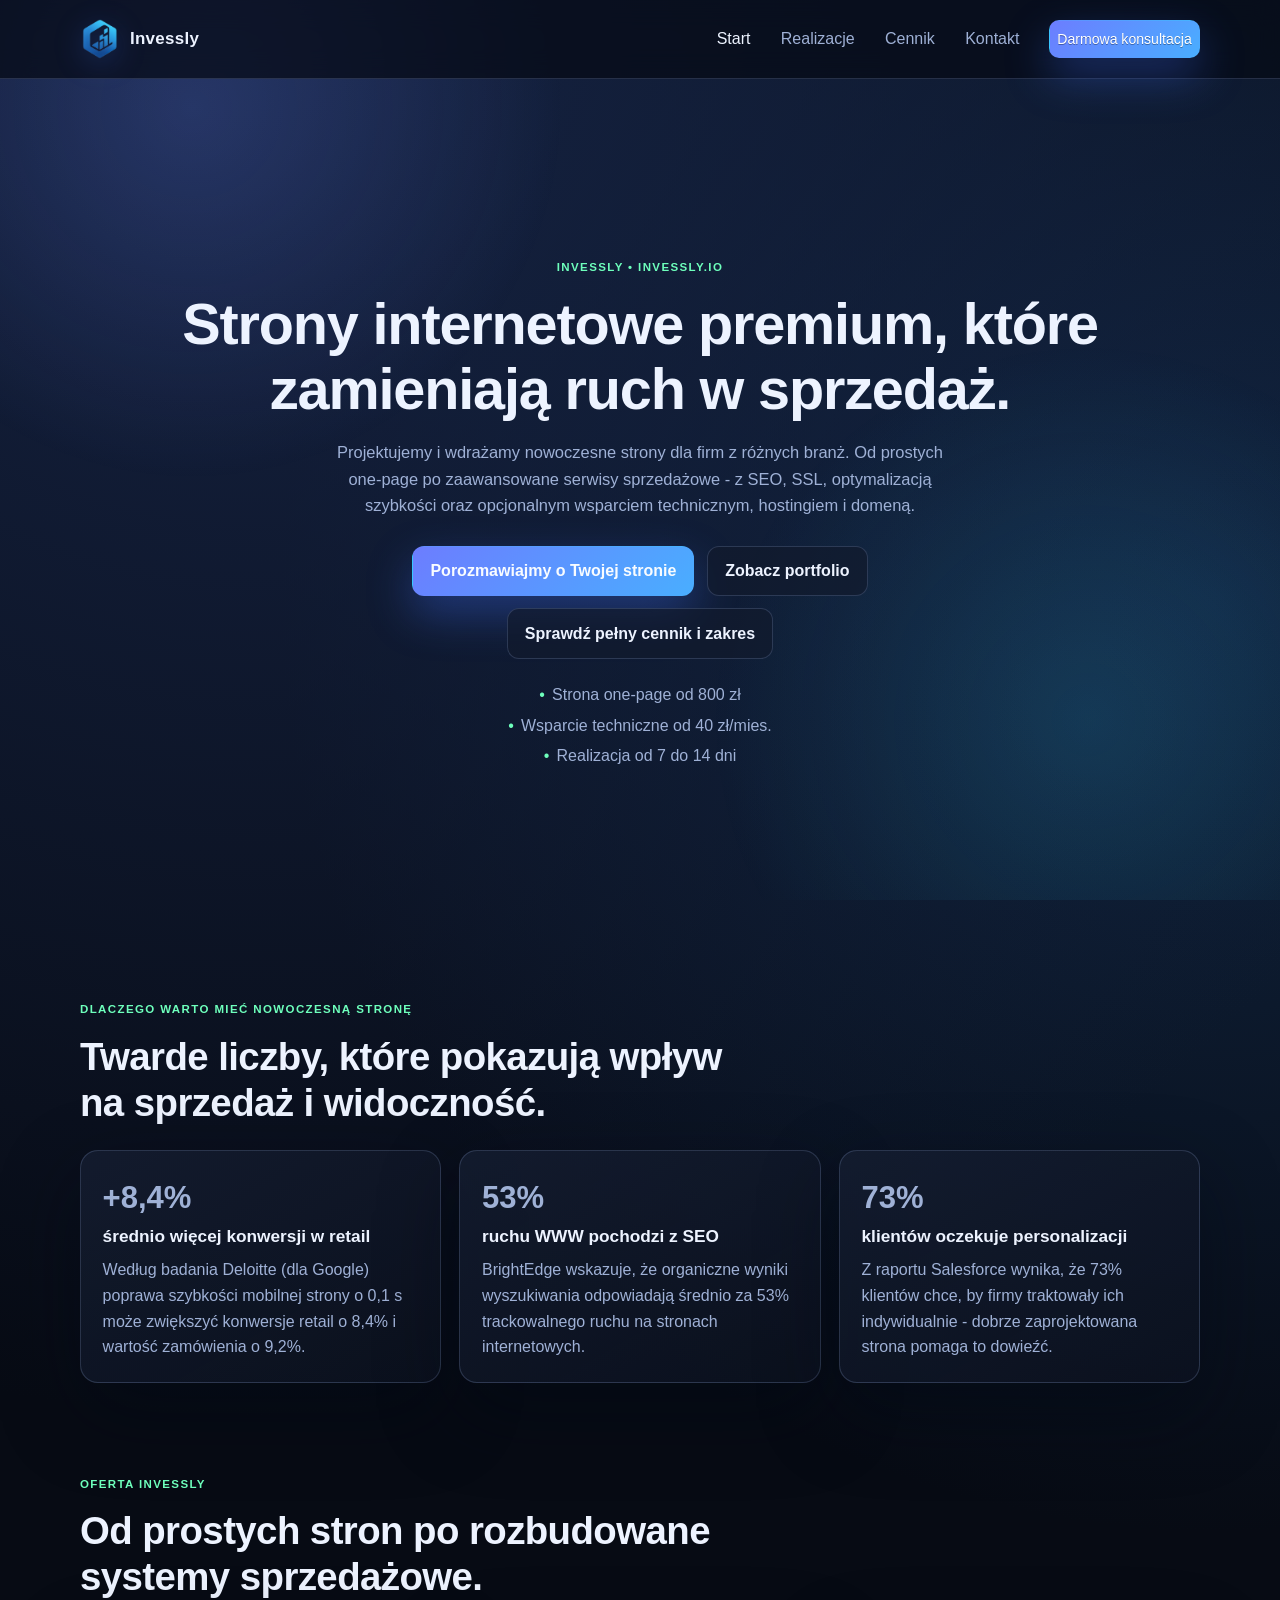
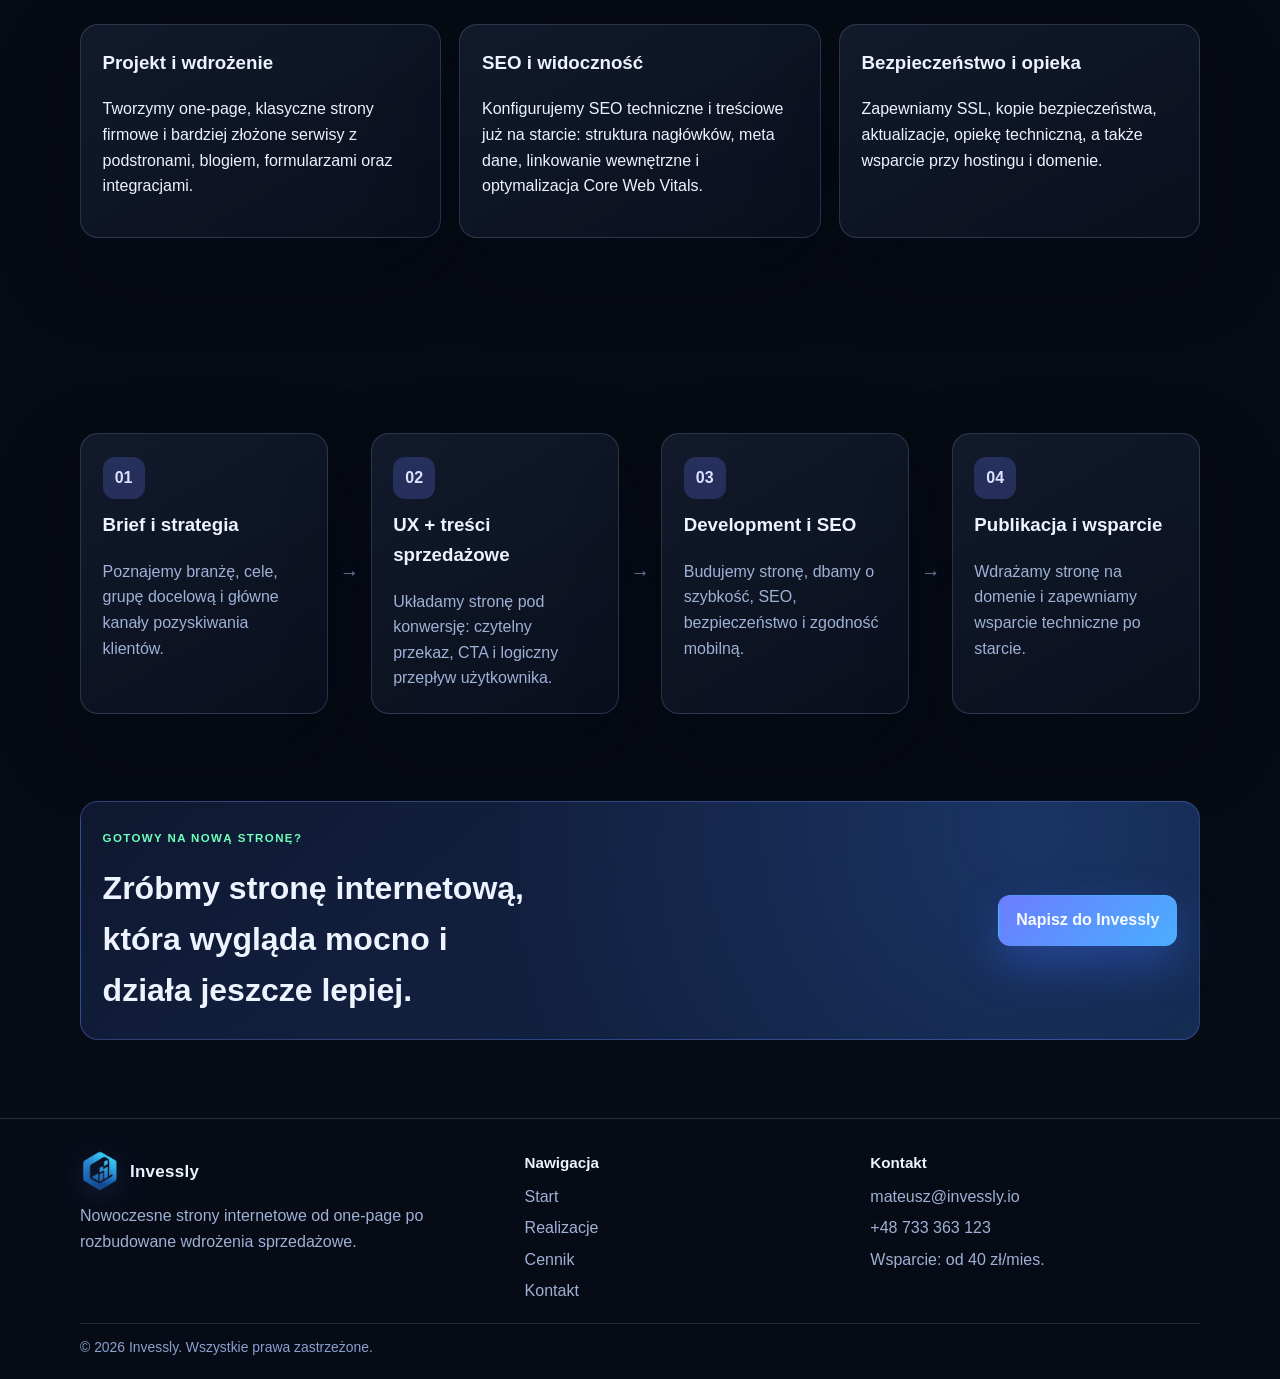
==== index.html @ b018b6e8 "Add files via upload" ====
<!doctype html>
<html lang="pl">
<head>
  <meta charset="utf-8">
  <meta name="viewport" content="width=device-width, initial-scale=1">
  <meta name="description" content="Invessly tworzy nowoczesne strony internetowe, które zwiększają widoczność i sprzedaż. Od prostych one-page po rozbudowane serwisy sprzedażowe.">
  <title>Invessly | Nowoczesne strony internetowe, które sprzedają</title>
  <link rel="stylesheet" href="assets/css/styles.css">
  <script src="assets/js/main.js" defer></script>
</head>
<body data-page="home">
  <div class="bg-glow" aria-hidden="true"></div>

  <header class="site-header">
    <div class="container header-inner">
      <a class="brand" href="index.html" aria-label="Invessly - strona główna">
        <img class="brand-logo" src="assets/images/invessly-logo.png" alt="Invessly logo">
        <span class="brand-text">Invessly</span>
      </a>

      <button class="menu-toggle" type="button" aria-expanded="false" aria-controls="main-nav">
        <span></span><span></span><span></span>
      </button>

      <nav id="main-nav" class="main-nav">
        <a href="index.html" data-nav>Start</a>
        <a href="realizacje.html" data-nav>Realizacje</a>
        <a href="cennik.html" data-nav>Cennik</a>
        <a href="kontakt.html" data-nav>Kontakt</a>
        <a class="btn btn-sm btn-primary nav-cta" href="kontakt.html">Darmowa konsultacja</a>
      </nav>
    </div>
  </header>

  <main>
    <section class="hero section-space">
      <div class="container hero-stack">
        <div class="hero-copy hero-copy-centered" data-reveal>
          <p class="eyebrow">Invessly • invessly.io</p>
          <h1>Strony internetowe premium, które zamieniają ruch w sprzedaż.</h1>
          <p class="lead">
            Projektujemy i wdrażamy nowoczesne strony dla firm z różnych branż.
            Od prostych one-page po zaawansowane serwisy sprzedażowe - z SEO, SSL,
            optymalizacją szybkości oraz opcjonalnym wsparciem technicznym, hostingiem i domeną.
          </p>
          <div class="hero-actions">
            <a class="btn btn-primary" href="kontakt.html">Porozmawiajmy o Twojej stronie</a>
            <a class="btn btn-ghost" href="realizacje.html">Zobacz portfolio</a>
          </div>
          <div class="hero-actions hero-actions-secondary">
            <a class="btn btn-ghost" href="cennik.html">Sprawdź pełny cennik i zakres</a>
          </div>
          <ul class="hero-trust">
            <li>Strona one-page od 800 zł</li>
            <li>Wsparcie techniczne od 40 zł/mies.</li>
            <li>Realizacja od 7 do 14 dni</li>
          </ul>
        </div>
      </div>
    </section>

    <section class="section-space">
      <div class="container">
        <div class="section-head" data-reveal>
          <p class="eyebrow">Dlaczego warto mieć nowoczesną stronę</p>
          <h2>Twarde liczby, które pokazują wpływ na sprzedaż i widoczność.</h2>
        </div>

        <div class="stats-grid">
          <article class="stat-card card" data-reveal>
            <p class="stat-value">+8,4%</p>
            <h3>średnio więcej konwersji w retail</h3>
            <p>
              Według badania Deloitte (dla Google) poprawa szybkości mobilnej strony
              o 0,1 s może zwiększyć konwersje retail o 8,4% i wartość zamówienia o 9,2%.
            </p>
          </article>

          <article class="stat-card card" data-reveal>
            <p class="stat-value">53%</p>
            <h3>ruchu WWW pochodzi z SEO</h3>
            <p>
              BrightEdge wskazuje, że organiczne wyniki wyszukiwania odpowiadają średnio
              za 53% trackowalnego ruchu na stronach internetowych.
            </p>
          </article>

          <article class="stat-card card" data-reveal>
            <p class="stat-value">73%</p>
            <h3>klientów oczekuje personalizacji</h3>
            <p>
              Z raportu Salesforce wynika, że 73% klientów chce, by firmy traktowały ich
              indywidualnie - dobrze zaprojektowana strona pomaga to dowieźć.
            </p>
          </article>
        </div>

      </div>
    </section>

    <section class="section-space">
      <div class="container">
        <div class="section-head" data-reveal>
          <p class="eyebrow">Oferta Invessly</p>
          <h2>Od prostych stron po rozbudowane systemy sprzedażowe.</h2>
        </div>

        <div class="cards-3">
          <article class="card" data-reveal>
            <h3>Projekt i wdrożenie</h3>
            <p>
              Tworzymy one-page, klasyczne strony firmowe i bardziej złożone serwisy
              z podstronami, blogiem, formularzami oraz integracjami.
            </p>
          </article>

          <article class="card" data-reveal>
            <h3>SEO i widoczność</h3>
            <p>
              Konfigurujemy SEO techniczne i treściowe już na starcie: struktura nagłówków,
              meta dane, linkowanie wewnętrzne i optymalizacja Core Web Vitals.
            </p>
          </article>

          <article class="card" data-reveal>
            <h3>Bezpieczeństwo i opieka</h3>
            <p>
              Zapewniamy SSL, kopie bezpieczeństwa, aktualizacje, opiekę techniczną,
              a także wsparcie przy hostingu i domenie.
            </p>
          </article>
        </div>
      </div>
    </section>

    <section class="section-space">
      <div class="container">
        <div class="section-head" data-reveal>
          <p class="eyebrow">Proces współpracy</p>
          <h2>Przejrzysty proces, zero chaosu.</h2>
        </div>

        <div class="timeline">
          <article class="timeline-item card" data-reveal>
            <span>01</span>
            <h3>Brief i strategia</h3>
            <p>Poznajemy branżę, cele, grupę docelową i główne kanały pozyskiwania klientów.</p>
          </article>
          <span class="timeline-arrow" aria-hidden="true">→</span>
          <article class="timeline-item card" data-reveal>
            <span>02</span>
            <h3>UX + treści sprzedażowe</h3>
            <p>Układamy stronę pod konwersję: czytelny przekaz, CTA i logiczny przepływ użytkownika.</p>
          </article>
          <span class="timeline-arrow" aria-hidden="true">→</span>
          <article class="timeline-item card" data-reveal>
            <span>03</span>
            <h3>Development i SEO</h3>
            <p>Budujemy stronę, dbamy o szybkość, SEO, bezpieczeństwo i zgodność mobilną.</p>
          </article>
          <span class="timeline-arrow" aria-hidden="true">→</span>
          <article class="timeline-item card" data-reveal>
            <span>04</span>
            <h3>Publikacja i wsparcie</h3>
            <p>Wdrażamy stronę na domenie i zapewniamy wsparcie techniczne po starcie.</p>
          </article>
        </div>
      </div>
    </section>

    <section class="cta-strip section-space">
      <div class="container cta-strip-inner" data-reveal>
        <div>
          <p class="eyebrow">Gotowy na nową stronę?</p>
          <h2>Zróbmy stronę internetową, która wygląda mocno i działa jeszcze lepiej.</h2>
        </div>
        <a class="btn btn-primary" href="kontakt.html">Napisz do Invessly</a>
      </div>
    </section>
  </main>

  <footer class="site-footer">
    <div class="container footer-grid">
      <div>
        <a class="brand brand-footer" href="index.html">
          <img class="brand-logo" src="assets/images/invessly-logo.png" alt="Invessly logo">
          <span class="brand-text">Invessly</span>
        </a>
        <p>Nowoczesne strony internetowe od one-page po rozbudowane wdrożenia sprzedażowe.</p>
      </div>
      <div>
        <h3>Nawigacja</h3>
        <ul>
          <li><a href="index.html">Start</a></li>
          <li><a href="realizacje.html">Realizacje</a></li>
          <li><a href="cennik.html">Cennik</a></li>
          <li><a href="kontakt.html">Kontakt</a></li>
        </ul>
      </div>
      <div>
        <h3>Kontakt</h3>
        <ul>
          <li><a href="mailto:mateusz@invessly.io">mateusz@invessly.io</a></li>
          <li><a href="tel:+48733363123">+48 733 363 123</a></li>
          <li>Wsparcie: od 40 zł/mies.</li>
        </ul>
      </div>
    </div>
    <div class="container footer-bottom">
      <p>&copy; <span data-year></span> Invessly. Wszystkie prawa zastrzeżone.</p>
    </div>
  </footer>
</body>
</html>
---- assets/css/styles.css ----
:root {
  --bg: #070b14;
  --bg-soft: #0e1424;
  --surface: rgba(14, 20, 36, 0.76);
  --surface-strong: #111a2d;
  --text: #edf3ff;
  --text-soft: #9fb1d6;
  --line: rgba(145, 169, 220, 0.22);
  --primary: #6c7dff;
  --primary-2: #31d0ff;
  --ok: #6effbc;
  --shadow: 0 30px 80px rgba(2, 8, 20, 0.45);
  --radius: 18px;
}

*,
*::before,
*::after {
  box-sizing: border-box;
}

html {
  scroll-behavior: smooth;
}

body {
  margin: 0;
  color: var(--text);
  background: radial-gradient(circle at 20% 0%, #162445 0%, transparent 45%),
              radial-gradient(circle at 95% 20%, #10243f 0%, transparent 35%),
              var(--bg);
  font-family: "Inter", "Segoe UI", "Roboto", "Helvetica Neue", Arial, sans-serif;
  line-height: 1.6;
}

.bg-glow {
  position: fixed;
  inset: 0;
  pointer-events: none;
  background:
    radial-gradient(620px circle at 15% 12%, rgba(110, 136, 255, 0.2), transparent 60%),
    radial-gradient(580px circle at 85% 80%, rgba(49, 208, 255, 0.14), transparent 65%);
  z-index: -1;
}

a {
  color: inherit;
  text-decoration: none;
}

p,
ul,
ol,
h1,
h2,
h3 {
  margin-top: 0;
}

ul {
  margin-bottom: 0;
  padding-left: 1.2rem;
}

.container {
  width: min(1120px, 92vw);
  margin: 0 auto;
}

.section-space {
  padding: 2.7rem 0;
}

.site-header {
  position: sticky;
  top: 0;
  z-index: 60;
  backdrop-filter: blur(14px);
  background: rgba(6, 11, 22, 0.72);
  border-bottom: 1px solid var(--line);
}

.header-inner {
  min-height: 78px;
  display: flex;
  align-items: center;
  justify-content: space-between;
  gap: 1.5rem;
}

.brand {
  display: inline-flex;
  align-items: center;
  gap: 0.62rem;
  font-weight: 700;
  letter-spacing: 0.02em;
}

.brand-logo {
  width: 40px;
  height: 40px;
  border-radius: 0;
  object-fit: contain;
  object-position: center center;
  display: block;
  background: transparent;
  box-shadow: none;
  filter: drop-shadow(0 6px 14px rgba(69, 117, 255, 0.28));
}

.brand-mark {
  display: inline-grid;
  place-items: center;
  width: 38px;
  height: 38px;
  border-radius: 10px;
  font-size: 0.75rem;
  color: #fff;
  background: linear-gradient(135deg, var(--primary) 0%, var(--primary-2) 100%);
  box-shadow: 0 10px 24px rgba(69, 117, 255, 0.35);
}

.brand-text {
  font-size: 1.06rem;
}

.main-nav {
  display: flex;
  align-items: center;
  gap: 1rem;
}

.main-nav > a {
  color: var(--text-soft);
  font-weight: 500;
  padding: 0.32rem 0.45rem;
  transition: 0.2s ease;
}

.main-nav > a:hover,
.main-nav > a.is-active {
  color: var(--text);
}

.nav-cta {
  margin-left: 0.4rem;
  color: #fff !important;
  font-weight: 800;
  -webkit-text-fill-color: #fff;
}

.main-nav > a.btn-primary,
.main-nav > a.btn-primary:hover,
.main-nav > a.btn-primary.is-active {
  color: #fff;
  text-shadow: 0 1px 0 rgba(3, 9, 18, 0.35);
}

.menu-toggle {
  display: none;
  width: 46px;
  height: 42px;
  border: 1px solid var(--line);
  border-radius: 12px;
  background: rgba(19, 27, 45, 0.7);
  padding: 0.4rem;
  cursor: pointer;
}

.menu-toggle span {
  display: block;
  height: 2px;
  border-radius: 2px;
  background: var(--text);
  margin: 6px 4px;
}

.eyebrow {
  margin-bottom: 0.95rem;
  display: inline-flex;
  gap: 0.45rem;
  align-items: center;
  color: var(--ok);
  text-transform: uppercase;
  letter-spacing: 0.12em;
  font-size: 0.72rem;
  font-weight: 700;
}

.hero h1,
.page-hero h1 {
  margin-bottom: 1.1rem;
  font-size: clamp(2rem, 4.6vw, 3.6rem);
  line-height: 1.13;
  letter-spacing: -0.02em;
}

.lead {
  color: var(--text-soft);
  max-width: 70ch;
  font-size: 1.03rem;
}

.hero-grid {
  display: grid;
  grid-template-columns: 1.22fr 0.92fr;
  align-items: start;
  gap: 1.6rem;
}

.hero.section-space {
  padding-top: clamp(5.2rem, 12vh, 8rem);
  padding-bottom: clamp(5.2rem, 13vh, 8.4rem);
}

.hero-stack {
  display: grid;
  gap: 1.1rem;
  min-height: clamp(520px, 72vh, 720px);
  align-content: center;
}

.hero-copy-centered {
  max-width: 980px;
  margin: 0 auto;
  text-align: center;
}

.hero-copy-centered .eyebrow {
  justify-content: center;
}

.hero-copy-centered .lead {
  margin: 0 auto;
}

.hero-copy-centered .hero-actions {
  justify-content: center;
}

.hero-copy-centered .hero-trust {
  justify-items: center;
  text-align: center;
}

.hero-panel {
  max-width: 980px;
  margin: 0 auto;
  width: 100%;
}

.card-flat {
  padding: 1.1rem 1.25rem;
}

.hero-panel.card-flat .check-list {
  grid-template-columns: repeat(2, minmax(0, 1fr));
  column-gap: 1rem;
  row-gap: 0.5rem;
}

.hero-panel.card-flat .text-link {
  margin-top: 0.9rem;
}

.hero-actions {
  margin-top: 1.7rem;
  display: flex;
  flex-wrap: wrap;
  gap: 0.8rem;
}

.hero-actions-secondary {
  margin-top: 0.75rem;
}

.hero-trust {
  margin: 1.45rem 0 0;
  list-style: none;
  padding: 0;
  display: grid;
  gap: 0.32rem;
  color: var(--text-soft);
}

.hero-trust li::before {
  content: "•";
  color: var(--ok);
  margin-right: 0.45rem;
}

.card {
  position: relative;
  overflow: hidden;
  background: linear-gradient(150deg, rgba(21, 30, 50, 0.78), rgba(12, 18, 32, 0.74));
  border: 1px solid var(--line);
  border-radius: var(--radius);
  padding: 1.4rem 1.35rem;
  box-shadow: var(--shadow);
  transform: translateZ(0);
  transition: transform 0.5s cubic-bezier(0.22, 1, 0.36, 1), border-color 0.45s ease, box-shadow 0.5s ease;
}

.card::before {
  content: "";
  position: absolute;
  inset: -1px;
  border-radius: inherit;
  border: 1px solid rgba(156, 178, 230, 0.12);
  pointer-events: none;
  transition: border-color 0.4s ease;
}

.card::after {
  content: "";
  position: absolute;
  inset: -120%;
  background:
    radial-gradient(circle at var(--mx, 50%) var(--my, 50%), rgba(113, 154, 255, 0.22) 0%, transparent 34%),
    linear-gradient(120deg, transparent 32%, rgba(120, 162, 255, 0.22) 48%, transparent 64%);
  opacity: 0;
  pointer-events: none;
  transition: opacity 0.45s ease, transform 0.6s ease;
  transform: translate3d(-14%, -8%, 0);
}

.card:hover {
  transform: translateY(-9px) scale(1.012);
  border-color: rgba(156, 181, 243, 0.42);
  box-shadow: 0 40px 92px rgba(4, 13, 35, 0.62);
}

.card:hover::before {
  border-color: rgba(156, 181, 243, 0.38);
}

.card:hover::after {
  opacity: 1;
  transform: translate3d(0, 0, 0);
}

.card > * {
  position: relative;
  z-index: 1;
}

.card-soft {
  transition: transform 0.26s ease, border-color 0.24s ease, box-shadow 0.26s ease;
}

.card-soft::after {
  opacity: 0;
  transform: none;
  transition: none;
}

.card-soft:hover::after {
  opacity: 0;
  transform: none;
}

.card-soft:hover {
  transform: translateY(-3px);
  border-color: rgba(156, 181, 243, 0.26);
  box-shadow: 0 16px 34px rgba(4, 13, 35, 0.42);
}

.hero-panel h2 {
  font-size: 1.18rem;
}

.check-list {
  list-style: none;
  padding: 0;
  display: grid;
  gap: 0.52rem;
}

.check-list li {
  color: var(--text-soft);
}

.check-list li::before {
  content: "✓";
  color: var(--ok);
  margin-right: 0.5rem;
  font-weight: 700;
}

.text-link {
  display: inline-flex;
  margin-top: 1.1rem;
  color: #b4c4ff;
  font-weight: 600;
}

.text-link:hover {
  color: #d1dbff;
}

.btn {
  display: inline-flex;
  justify-content: center;
  align-items: center;
  min-height: 44px;
  border-radius: 12px;
  padding: 0.72rem 1.06rem;
  font-weight: 700;
  transition: transform 0.2s ease, box-shadow 0.2s ease, border-color 0.2s ease;
}

.btn:hover {
  transform: translateY(-1px);
}

.btn-primary {
  color: #f9fcff;
  border: 1px solid transparent;
  background: linear-gradient(135deg, var(--primary), var(--primary-2));
  background-size: 170% 170%;
  box-shadow: 0 18px 44px rgba(62, 111, 252, 0.35);
  animation: ctaGradientShift 6s ease infinite;
}

.btn-primary:hover {
  box-shadow: 0 24px 52px rgba(62, 111, 252, 0.42);
}

.btn-ghost {
  border: 1px solid var(--line);
  background: rgba(18, 27, 45, 0.7);
  color: var(--text);
}

.btn-ghost:hover {
  border-color: rgba(176, 196, 240, 0.6);
}

.btn-sm {
  min-height: 38px;
  padding: 0.5rem 0.75rem;
  border-radius: 10px;
  font-size: 0.88rem;
}

.btn-full {
  width: 100%;
}

.section-head {
  margin-bottom: 1.5rem;
  max-width: 74ch;
}

.section-head h2 {
  margin-bottom: 0;
  font-size: clamp(1.6rem, 3.2vw, 2.4rem);
  line-height: 1.2;
  letter-spacing: -0.015em;
}

.stats-grid,
.cards-3 {
  display: grid;
  grid-template-columns: repeat(3, minmax(0, 1fr));
  gap: 1.15rem;
}

.stat-card h3 {
  margin-bottom: 0.42rem;
  font-size: 1.08rem;
}

.stat-card p {
  color: var(--text-soft);
  margin: 0;
}

.stat-value {
  font-size: 1.94rem;
  font-weight: 800;
  color: #d6e1ff;
  margin-bottom: 0.4rem;
}

.sources {
  margin-top: 1rem;
}

.sources ul {
  margin: 0;
  display: grid;
  gap: 0.3rem;
}

.sources a {
  color: #bed2ff;
}

.sources a:hover {
  color: #e2ebff;
}

.timeline {
  display: grid;
  grid-template-columns: minmax(0, 1fr) auto minmax(0, 1fr) auto minmax(0, 1fr) auto minmax(0, 1fr);
  gap: 0.72rem;
  align-items: stretch;
}

.timeline-item span {
  display: inline-grid;
  place-items: center;
  width: 42px;
  height: 42px;
  border-radius: 12px;
  font-weight: 800;
  margin-bottom: 0.72rem;
  background: rgba(108, 125, 255, 0.24);
  color: #dae3ff;
}

.timeline-item p {
  color: var(--text-soft);
  margin-bottom: 0;
}

.timeline-arrow {
  align-self: center;
  justify-self: center;
  color: #92a8dc;
  font-size: 1.2rem;
  font-weight: 800;
  text-shadow: 0 0 16px rgba(109, 145, 239, 0.45);
}

.chips {
  display: flex;
  flex-wrap: wrap;
  gap: 0.62rem;
}

.chips span {
  border: 1px solid var(--line);
  border-radius: 999px;
  padding: 0.45rem 0.88rem;
  color: var(--text-soft);
  background: rgba(19, 28, 46, 0.72);
  transition: transform 0.25s ease, border-color 0.25s ease, color 0.25s ease;
}

.chips span:hover {
  transform: translateY(-2px);
  border-color: rgba(148, 173, 255, 0.56);
  color: #dce7ff;
}

.cta-strip-inner {
  border: 1px solid rgba(103, 134, 255, 0.35);
  background:
    radial-gradient(circle at 85% 10%, rgba(65, 131, 255, 0.2), transparent 55%),
    linear-gradient(140deg, #0f1830 0%, #111f3d 35%, #10213f 100%);
  border-radius: var(--radius);
  padding: 1.4rem 1.35rem;
  display: flex;
  justify-content: space-between;
  align-items: center;
  gap: 1rem;
}

.cta-strip h2 {
  margin: 0;
  font-size: clamp(1.38rem, 2.8vw, 2rem);
  max-width: 24ch;
}

.portfolio-filter {
  display: flex;
  flex-wrap: wrap;
  gap: 0.58rem;
  margin-bottom: 1rem;
}


.chip-btn {
  border: 1px solid var(--line);
  border-radius: 999px;
  background: rgba(20, 29, 49, 0.75);
  color: var(--text-soft);
  padding: 0.45rem 0.85rem;
  cursor: pointer;
  transition: transform 0.25s ease, border-color 0.25s ease, background 0.25s ease, color 0.25s ease;
}

.chip-btn:hover,
.chip-btn.is-active {
  color: #fff;
  border-color: rgba(148, 173, 255, 0.56);
  background: rgba(39, 58, 96, 0.9);
  transform: translateY(-2px);
}

.portfolio-grid {
  display: grid;
  grid-template-columns: repeat(3, minmax(0, 1fr));
  gap: 1.15rem;
}

.project-card.is-hidden {
  display: none;
}

.project-card {
  padding: 0;
  display: flex;
  flex-direction: column;
  cursor: pointer;
}

.project-card:focus-visible {
  outline: 2px solid rgba(123, 170, 255, 0.9);
  outline-offset: 2px;
}

.project-media {
  position: relative;
  display: block;
  height: 210px;
  overflow: hidden;
  border-bottom: 1px solid rgba(153, 179, 235, 0.24);
  background: linear-gradient(180deg, #1d2433 0%, #0a1020 100%);
}

.project-media::after {
  content: "";
  position: absolute;
  inset: 0;
  background: linear-gradient(to top, rgba(7, 13, 25, 0.75) 0%, rgba(7, 13, 25, 0.2) 45%, transparent 100%);
}

.project-media img {
  width: 100%;
  height: 100%;
  object-fit: cover;
  object-position: top center;
  transition: transform 0.55s ease, filter 0.35s ease;
}

.project-card:hover .project-media img {
  transform: scale(1.03);
  filter: saturate(1.1);
}

.project-badge {
  position: absolute;
  z-index: 2;
  top: 0.8rem;
  border-radius: 999px;
  border: 1px solid rgba(177, 201, 250, 0.44);
  background: rgba(8, 14, 25, 0.62);
  color: #e6efff;
  font-size: 0.72rem;
  font-weight: 700;
  line-height: 1;
  padding: 0.38rem 0.65rem;
  letter-spacing: 0.04em;
}

.project-badge.left {
  left: 0.8rem;
}

.project-badge.right {
  right: 0.8rem;
}


.project-content {
  padding: 1.15rem 1.2rem 1.2rem;
  display: flex;
  flex-direction: column;
  gap: 0.55rem;
  flex: 1;
}

.project-card h2 {
  margin-bottom: 0.2rem;
  font-size: 1.23rem;
  line-height: 1.25;
}

.project-card p {
  color: var(--text-soft);
  margin-bottom: 0;
}

.project-tag {
  margin-bottom: 0;
  color: var(--ok);
  font-size: 0.74rem;
  letter-spacing: 0.1em;
  text-transform: uppercase;
  font-weight: 700;
}

.mini-list {
  margin: 0;
  color: var(--text-soft);
}

.project-content .text-link {
  margin-top: auto;
}

.pricing-card {
  position: relative;
  display: flex;
  flex-direction: column;
  min-height: 100%;
}

.pricing-cards {
  align-items: stretch;
  gap: 1.3rem;
}

.plan-desc {
  color: #b4c5ea;
  margin-bottom: 0.55rem;
  font-size: 0.94rem;
  line-height: 1.5;
}

.pricing-card h2 {
  margin-bottom: 0.32rem;
}

.price-badge {
  margin-bottom: 0.65rem;
  color: var(--ok);
  font-size: 0.74rem;
  letter-spacing: 0.12em;
  text-transform: uppercase;
  font-weight: 700;
}

.price {
  font-size: 2rem;
  font-weight: 800;
  margin-bottom: 1rem;
}

.pricing-card .check-list {
  gap: 0.66rem;
  margin-bottom: 1.1rem;
}

.pricing-card .btn {
  margin-top: auto;
}

.pricing-card.featured {
  border-color: rgba(148, 173, 255, 0.72);
  box-shadow: 0 34px 88px rgba(45, 95, 220, 0.28);
}

.two-col {
  display: grid;
  grid-template-columns: repeat(2, minmax(0, 1fr));
  gap: 1.2rem;
}

.price-inline {
  margin-bottom: 0.8rem;
  color: #d5e1ff;
}

.list-plain {
  list-style: none;
  padding: 0;
  margin: 0;
  display: grid;
  gap: 0.56rem;
}

.list-plain li {
  display: flex;
  justify-content: space-between;
  gap: 0.7rem;
  color: var(--text-soft);
  border-bottom: 1px dashed rgba(158, 183, 237, 0.2);
  padding-bottom: 0.38rem;
}

.estimator .section-head {
  margin-bottom: 1rem;
}

form label {
  display: grid;
  gap: 0.35rem;
  font-weight: 600;
  color: #d5e0ff;
}

.field-hint {
  color: var(--text-soft);
  font-size: 0.82rem;
  line-height: 1.35;
}

.pages-field.is-locked input[type="range"] {
  opacity: 0.45;
  cursor: not-allowed;
}

input,
select,
textarea {
  width: 100%;
  border: 1px solid rgba(155, 176, 225, 0.35);
  border-radius: 12px;
  background: rgba(10, 15, 27, 0.84);
  color: #f3f7ff;
  padding: 0.66rem 0.74rem;
  font: inherit;
}

input:focus,
select:focus,
textarea:focus {
  outline: none;
  border-color: rgba(130, 170, 255, 0.85);
  box-shadow: 0 0 0 3px rgba(102, 151, 255, 0.2);
}

input[type="range"] {
  padding: 0;
}

fieldset {
  margin-top: 1rem;
  border: 1px solid rgba(155, 176, 225, 0.3);
  border-radius: 14px;
  padding: 0.8rem 0.85rem;
}

legend {
  padding: 0 0.4rem;
  color: #d9e3ff;
  font-weight: 600;
}

.option-line {
  display: flex;
  align-items: center;
  gap: 0.6rem;
  margin-bottom: 0.32rem;
  color: var(--text-soft);
  font-weight: 500;
}

.option-line input {
  width: auto;
}

.estimate-output {
  margin-top: 1rem;
  border-top: 1px dashed rgba(169, 189, 236, 0.35);
  padding-top: 0.8rem;
}

.estimate-output p {
  margin-bottom: 0.34rem;
  color: var(--text-soft);
}

.estimate-output strong {
  color: #e6efff;
}

.contact-grid {
  display: grid;
  grid-template-columns: minmax(280px, 0.9fr) minmax(360px, 1.1fr);
  gap: 1.2rem;
  align-items: start;
}

.contact-list {
  list-style: none;
  padding: 0;
  margin: 0 0 1rem;
  display: grid;
  gap: 0.75rem;
}

.contact-list li {
  display: grid;
  gap: 0.25rem;
  padding-bottom: 0.6rem;
  border-bottom: 1px dashed rgba(158, 184, 235, 0.2);
}

.contact-list span {
  color: var(--text-soft);
  font-size: 0.9rem;
}

.inline-actions {
  display: flex;
  flex-wrap: wrap;
  gap: 0.65rem;
}

.form-grid {
  display: grid;
  grid-template-columns: repeat(2, minmax(0, 1fr));
  gap: 0.95rem;
}

#contact-form {
  display: grid;
  gap: 0.9rem;
}

#contact-form input,
#contact-form select {
  min-height: 47px;
}

#contact-form textarea {
  min-height: 145px;
  resize: vertical;
}

#contact-form .btn {
  width: 100%;
  min-height: 50px;
  font-size: 0.98rem;
}

#contact-form .form-note {
  margin-top: -0.1rem;
}

.form-note {
  margin-top: 0.7rem;
  color: var(--text-soft);
  font-size: 0.88rem;
}

.steps-list {
  margin-bottom: 0;
  color: var(--text-soft);
}

.site-footer {
  border-top: 1px solid var(--line);
  background: rgba(8, 12, 23, 0.75);
  margin-top: 2.2rem;
}

.footer-grid {
  padding: 2rem 0 1.2rem;
  display: grid;
  grid-template-columns: 1.3fr 1fr 1fr;
  gap: 1rem;
}

.brand-footer {
  margin-bottom: 0.75rem;
}

.footer-grid p,
.footer-grid li {
  color: var(--text-soft);
}

.footer-grid ul {
  list-style: none;
  padding: 0;
  margin: 0;
  display: grid;
  gap: 0.35rem;
}

.footer-grid h3 {
  font-size: 0.95rem;
  margin-bottom: 0.55rem;
}

.footer-bottom {
  border-top: 1px solid rgba(148, 169, 215, 0.18);
  padding: 0.8rem 0 1.3rem;
}

.footer-bottom p {
  margin: 0;
  color: #89a1cf;
  font-size: 0.87rem;
}

[data-reveal] {
  opacity: 0;
  transform: translateY(26px) scale(0.97);
  transition: opacity 0.65s cubic-bezier(0.2, 0.9, 0.2, 1), transform 0.75s cubic-bezier(0.2, 0.9, 0.2, 1);
}

[data-reveal].is-visible {
  opacity: 1;
  transform: translateY(0) scale(1);
}

@keyframes ctaGradientShift {
  0% {
    background-position: 0% 50%;
  }
  50% {
    background-position: 100% 50%;
  }
  100% {
    background-position: 0% 50%;
  }
}

@media (max-width: 1150px) {
  .pricing-cards {
    grid-template-columns: repeat(2, minmax(0, 1fr));
  }

  .pricing-cards .pricing-card:last-child {
    grid-column: 1 / -1;
  }
}

@media (max-width: 980px) {
  .menu-toggle {
    display: inline-block;
  }

  .main-nav {
    position: absolute;
    right: 4vw;
    top: calc(100% + 10px);
    width: min(340px, 92vw);
    border: 1px solid var(--line);
    border-radius: 16px;
    padding: 0.9rem;
    background: rgba(8, 12, 23, 0.98);
    box-shadow: var(--shadow);
    display: none;
    flex-direction: column;
    align-items: stretch;
    gap: 0.2rem;
  }

  .main-nav.is-open {
    display: flex;
  }

  .main-nav > a {
    padding: 0.62rem 0.5rem;
  }

  .nav-cta {
    margin: 0.45rem 0 0;
  }

  .hero-grid,
  .stats-grid,
  .cards-3,
  .two-col,
  .contact-grid,
  .footer-grid {
    grid-template-columns: 1fr;
  }

  .timeline {
    grid-template-columns: 1fr;
    gap: 0.9rem;
  }

  .timeline-arrow {
    display: none;
  }

  .portfolio-grid {
    grid-template-columns: repeat(2, minmax(0, 1fr));
  }

  .pricing-cards {
    grid-template-columns: repeat(2, minmax(0, 1fr));
  }

  .pricing-cards .pricing-card:last-child {
    grid-column: 1 / -1;
  }

  .cta-strip-inner {
    align-items: flex-start;
    flex-direction: column;
  }

  .hero-stack {
    min-height: clamp(460px, 60vh, 620px);
  }
}

@media (max-width: 720px) {
  .section-space {
    padding: 2.1rem 0;
  }

  .header-inner {
    min-height: 70px;
  }

  .hero h1,
  .page-hero h1 {
    font-size: clamp(1.75rem, 8.4vw, 2.5rem);
  }

  .form-grid {
    grid-template-columns: 1fr;
  }

  .portfolio-grid,
  .pricing-cards {
    grid-template-columns: 1fr;
  }

  .project-media {
    height: 190px;
  }

  .hero-panel.card-flat .check-list {
    grid-template-columns: 1fr;
  }

  .hero.section-space {
    padding-top: clamp(3.2rem, 8vh, 4.4rem);
    padding-bottom: clamp(3rem, 8vh, 4.2rem);
  }

  .hero-stack {
    min-height: auto;
  }

  .btn,
  .btn-sm {
    width: 100%;
  }

  .hero-actions .btn {
    width: auto;
  }
}
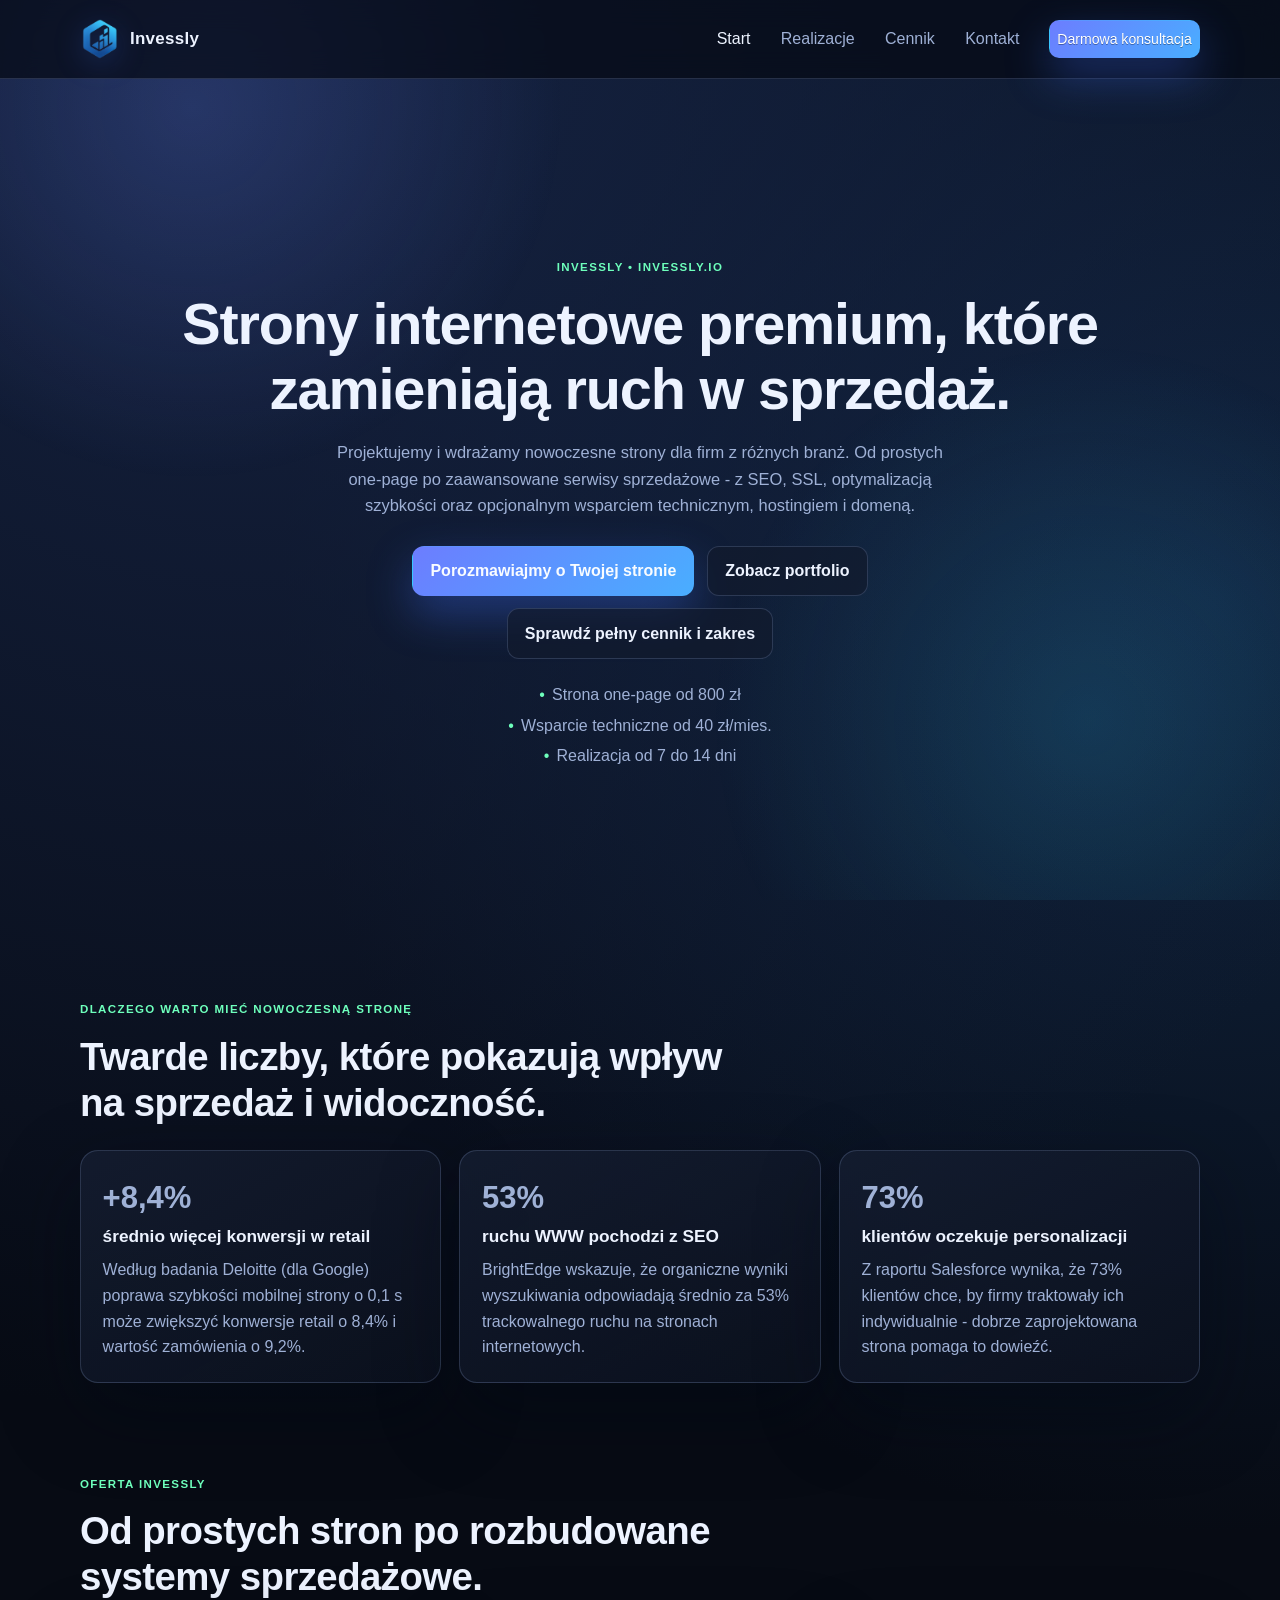
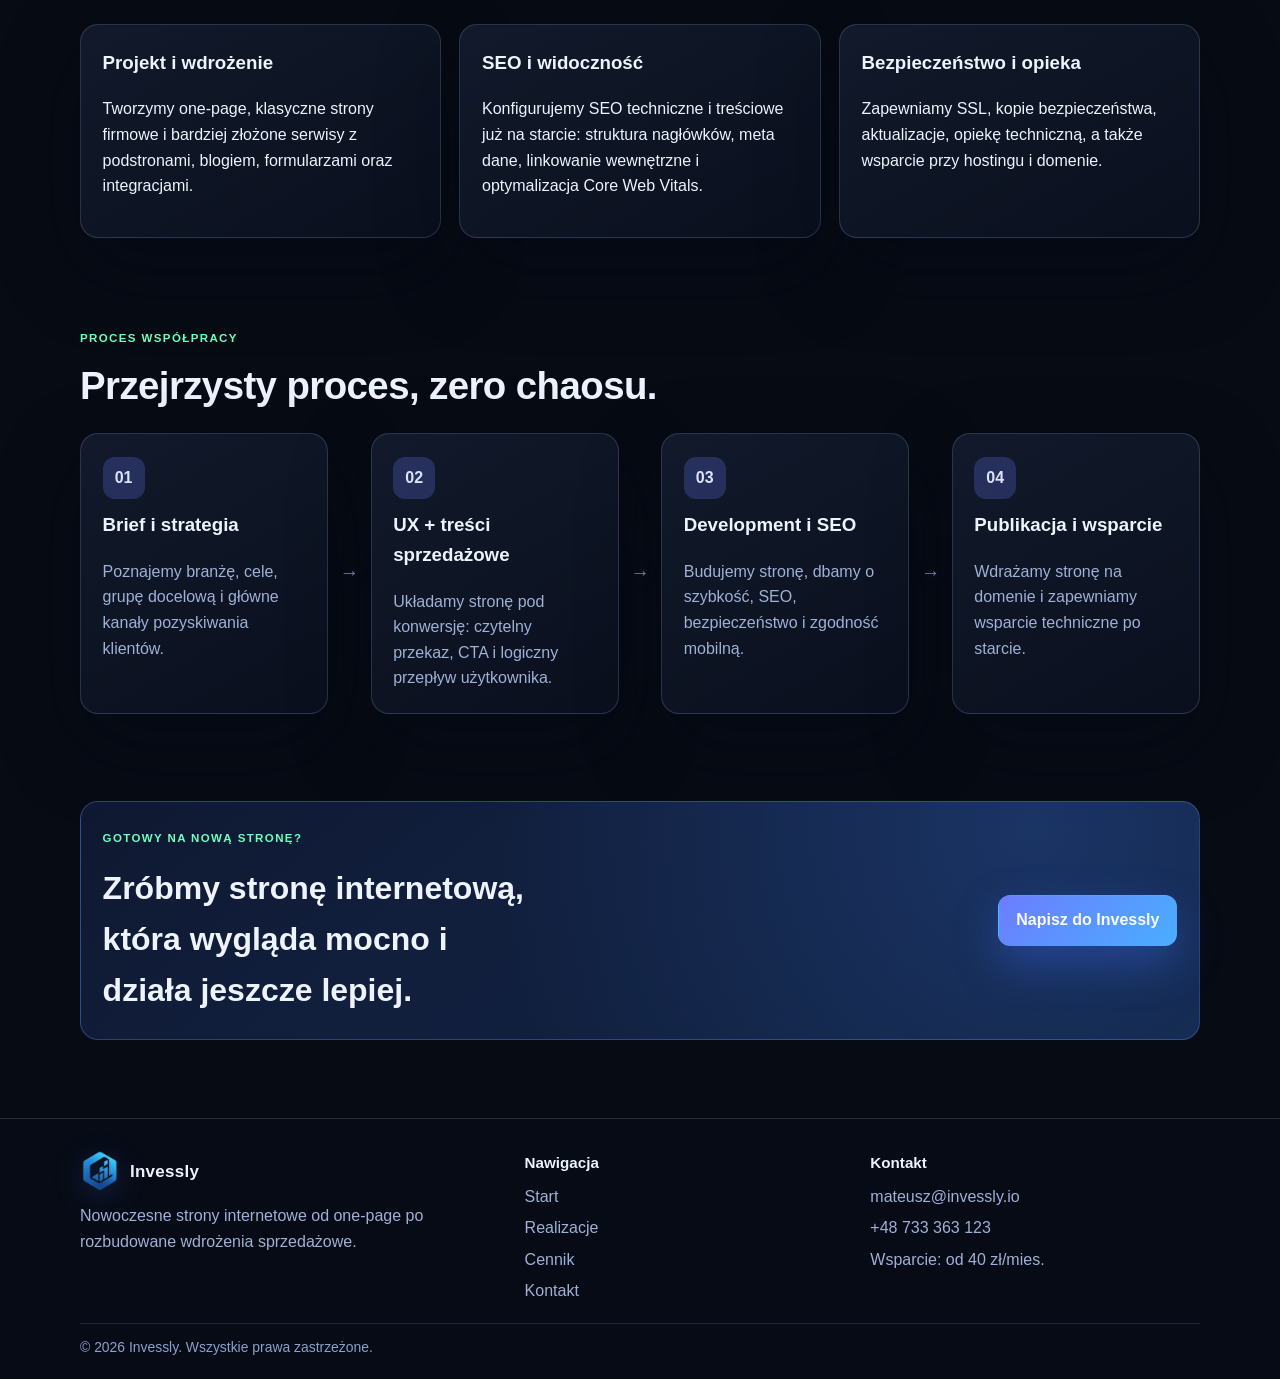
==== commit 43957968: "thumb" ====
--- a/index.html
+++ b/index.html
@@ -4,7 +4,22 @@
   <meta charset="utf-8">
   <meta name="viewport" content="width=device-width, initial-scale=1">
   <meta name="description" content="Invessly tworzy nowoczesne strony internetowe, które zwiększają widoczność i sprzedaż. Od prostych one-page po rozbudowane serwisy sprzedażowe.">
+  <meta property="og:locale" content="pl_PL">
+  <meta property="og:type" content="website">
+  <meta property="og:site_name" content="Invessly">
+  <meta property="og:title" content="Invessly | Nowoczesne strony internetowe, które sprzedają">
+  <meta property="og:description" content="Invessly tworzy nowoczesne strony internetowe, które zwiększają widoczność i sprzedaż. Od prostych one-page po rozbudowane serwisy sprzedażowe.">
+  <meta property="og:url" content="https://invessly.io/">
+  <meta property="og:image" content="https://invessly.io/assets/images/social-preview.png">
+  <meta property="og:image:width" content="1200">
+  <meta property="og:image:height" content="630">
+  <meta property="og:image:alt" content="Invessly - nowoczesne strony internetowe, które sprzedają">
+  <meta name="twitter:card" content="summary_large_image">
+  <meta name="twitter:title" content="Invessly | Nowoczesne strony internetowe, które sprzedają">
+  <meta name="twitter:description" content="Invessly tworzy nowoczesne strony internetowe, które zwiększają widoczność i sprzedaż.">
+  <meta name="twitter:image" content="https://invessly.io/assets/images/social-preview.png">
   <title>Invessly | Nowoczesne strony internetowe, które sprzedają</title>
+  <link rel="canonical" href="https://invessly.io/">
   <link rel="stylesheet" href="assets/css/styles.css">
   <script src="assets/js/main.js" defer></script>
 </head>
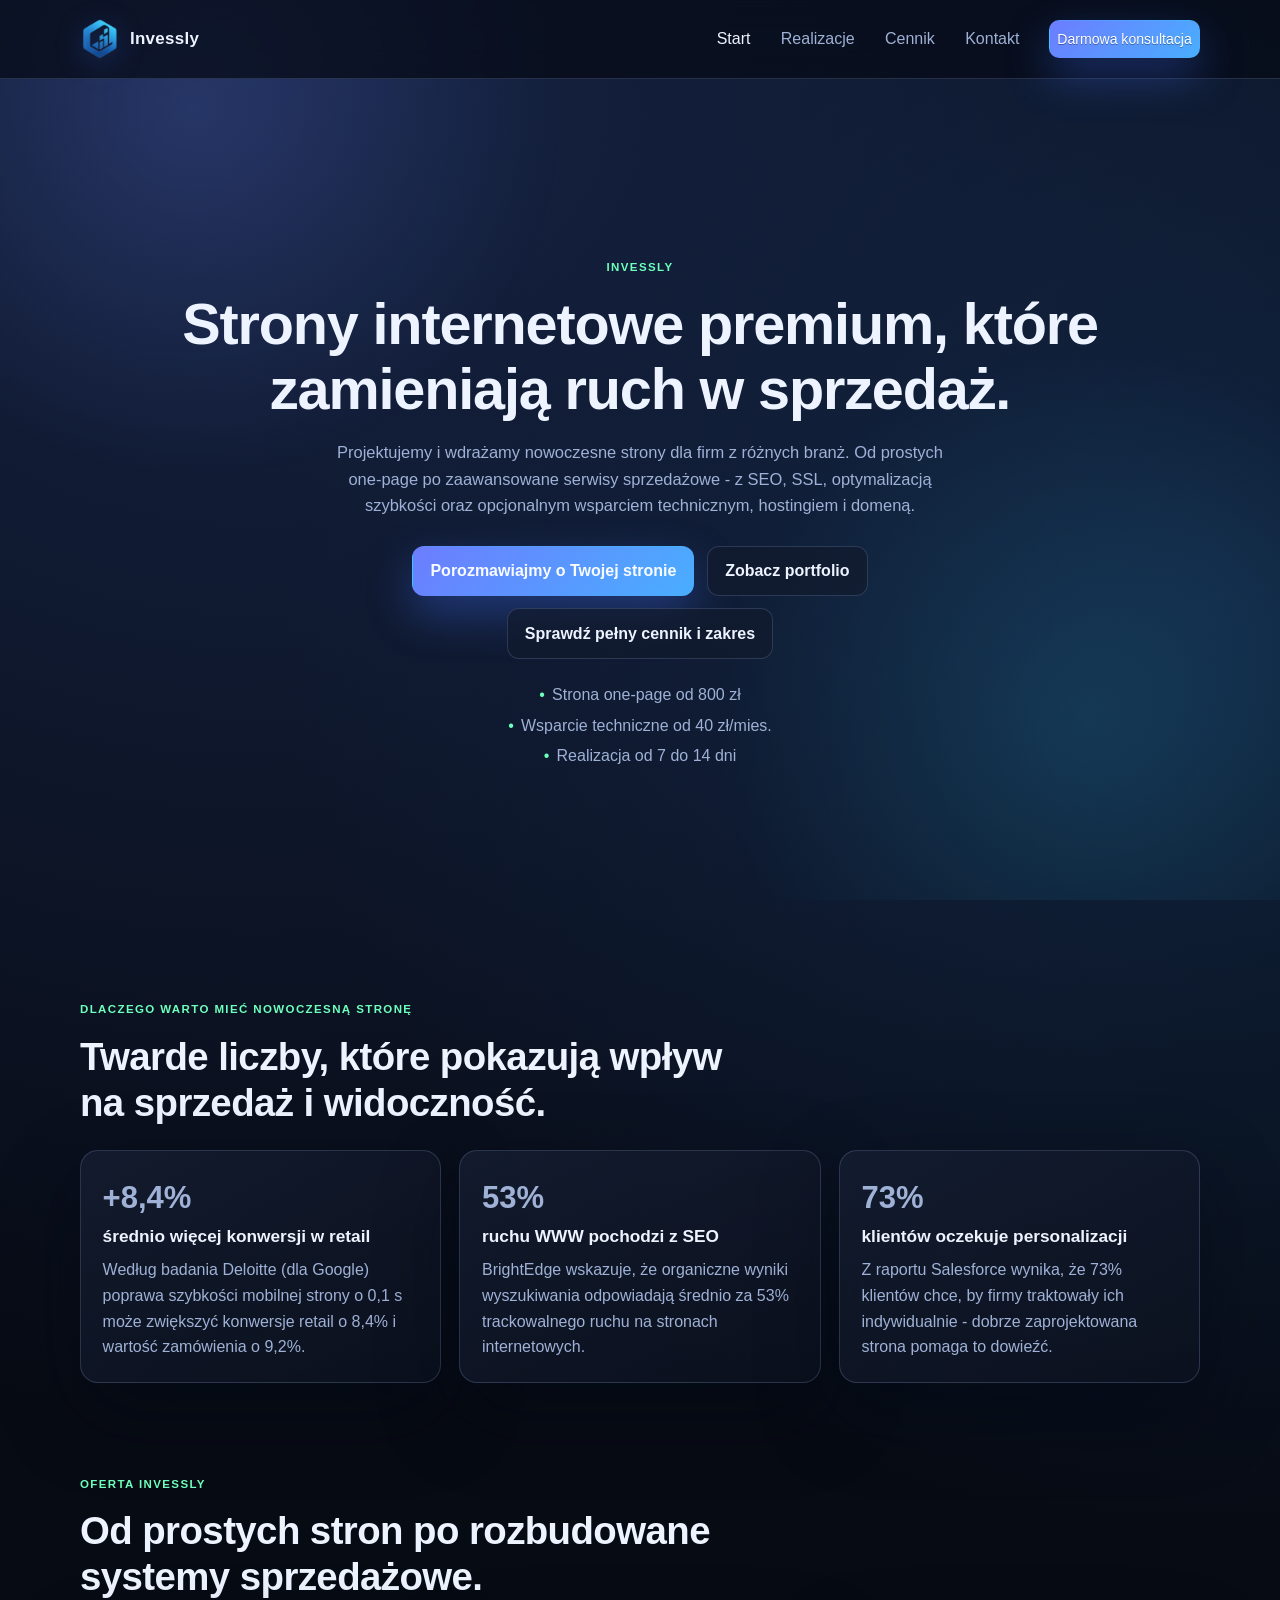
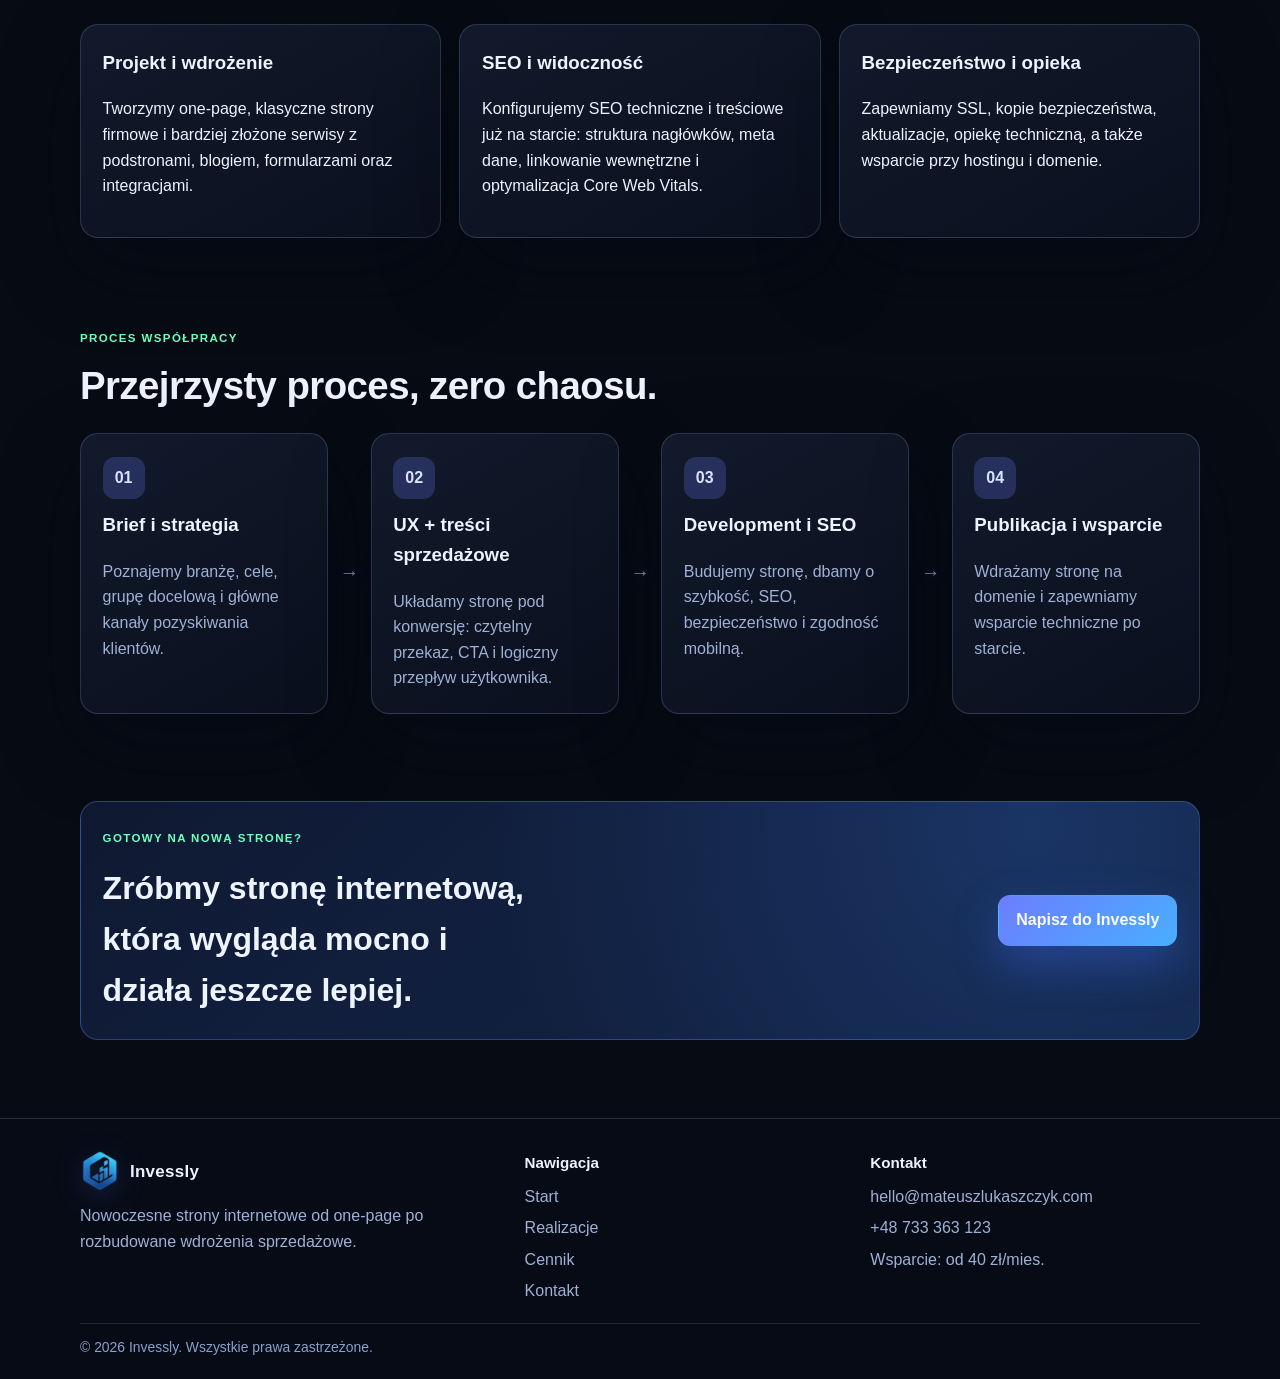
==== commit 69c8f309: "Domena invessly.io wygasła: linki, canonical, OG i kontakt na wersję z Vercela Co-Authored-By: Claud" ====
--- a/index.html
+++ b/index.html
@@ -1,229 +1,229 @@
-<!doctype html>
-<html lang="pl">
-<head>
-  <meta charset="utf-8">
-  <meta name="viewport" content="width=device-width, initial-scale=1">
-  <meta name="description" content="Invessly tworzy nowoczesne strony internetowe, które zwiększają widoczność i sprzedaż. Od prostych one-page po rozbudowane serwisy sprzedażowe.">
-  <meta property="og:locale" content="pl_PL">
-  <meta property="og:type" content="website">
-  <meta property="og:site_name" content="Invessly">
-  <meta property="og:title" content="Invessly | Nowoczesne strony internetowe, które sprzedają">
-  <meta property="og:description" content="Invessly tworzy nowoczesne strony internetowe, które zwiększają widoczność i sprzedaż. Od prostych one-page po rozbudowane serwisy sprzedażowe.">
-  <meta property="og:url" content="https://invessly.io/">
-  <meta property="og:image" content="https://invessly.io/assets/images/social-preview.png">
-  <meta property="og:image:width" content="1200">
-  <meta property="og:image:height" content="630">
-  <meta property="og:image:alt" content="Invessly - nowoczesne strony internetowe, które sprzedają">
-  <meta name="twitter:card" content="summary_large_image">
-  <meta name="twitter:title" content="Invessly | Nowoczesne strony internetowe, które sprzedają">
-  <meta name="twitter:description" content="Invessly tworzy nowoczesne strony internetowe, które zwiększają widoczność i sprzedaż.">
-  <meta name="twitter:image" content="https://invessly.io/assets/images/social-preview.png">
-  <title>Invessly | Nowoczesne strony internetowe, które sprzedają</title>
-  <link rel="canonical" href="https://invessly.io/">
-  <link rel="stylesheet" href="assets/css/styles.css">
-  <script src="assets/js/main.js" defer></script>
-</head>
-<body data-page="home">
-  <div class="bg-glow" aria-hidden="true"></div>
-
-  <header class="site-header">
-    <div class="container header-inner">
-      <a class="brand" href="index.html" aria-label="Invessly - strona główna">
-        <img class="brand-logo" src="assets/images/invessly-logo.png" alt="Invessly logo">
-        <span class="brand-text">Invessly</span>
-      </a>
-
-      <button class="menu-toggle" type="button" aria-expanded="false" aria-controls="main-nav">
-        <span></span><span></span><span></span>
-      </button>
-
-      <nav id="main-nav" class="main-nav">
-        <a href="index.html" data-nav>Start</a>
-        <a href="realizacje.html" data-nav>Realizacje</a>
-        <a href="cennik.html" data-nav>Cennik</a>
-        <a href="kontakt.html" data-nav>Kontakt</a>
-        <a class="btn btn-sm btn-primary nav-cta" href="kontakt.html">Darmowa konsultacja</a>
-      </nav>
-    </div>
-  </header>
-
-  <main>
-    <section class="hero section-space">
-      <div class="container hero-stack">
-        <div class="hero-copy hero-copy-centered" data-reveal>
-          <p class="eyebrow">Invessly • invessly.io</p>
-          <h1>Strony internetowe premium, które zamieniają ruch w sprzedaż.</h1>
-          <p class="lead">
-            Projektujemy i wdrażamy nowoczesne strony dla firm z różnych branż.
-            Od prostych one-page po zaawansowane serwisy sprzedażowe - z SEO, SSL,
-            optymalizacją szybkości oraz opcjonalnym wsparciem technicznym, hostingiem i domeną.
-          </p>
-          <div class="hero-actions">
-            <a class="btn btn-primary" href="kontakt.html">Porozmawiajmy o Twojej stronie</a>
-            <a class="btn btn-ghost" href="realizacje.html">Zobacz portfolio</a>
-          </div>
-          <div class="hero-actions hero-actions-secondary">
-            <a class="btn btn-ghost" href="cennik.html">Sprawdź pełny cennik i zakres</a>
-          </div>
-          <ul class="hero-trust">
-            <li>Strona one-page od 800 zł</li>
-            <li>Wsparcie techniczne od 40 zł/mies.</li>
-            <li>Realizacja od 7 do 14 dni</li>
-          </ul>
-        </div>
-      </div>
-    </section>
-
-    <section class="section-space">
-      <div class="container">
-        <div class="section-head" data-reveal>
-          <p class="eyebrow">Dlaczego warto mieć nowoczesną stronę</p>
-          <h2>Twarde liczby, które pokazują wpływ na sprzedaż i widoczność.</h2>
-        </div>
-
-        <div class="stats-grid">
-          <article class="stat-card card" data-reveal>
-            <p class="stat-value">+8,4%</p>
-            <h3>średnio więcej konwersji w retail</h3>
-            <p>
-              Według badania Deloitte (dla Google) poprawa szybkości mobilnej strony
-              o 0,1 s może zwiększyć konwersje retail o 8,4% i wartość zamówienia o 9,2%.
-            </p>
-          </article>
-
-          <article class="stat-card card" data-reveal>
-            <p class="stat-value">53%</p>
-            <h3>ruchu WWW pochodzi z SEO</h3>
-            <p>
-              BrightEdge wskazuje, że organiczne wyniki wyszukiwania odpowiadają średnio
-              za 53% trackowalnego ruchu na stronach internetowych.
-            </p>
-          </article>
-
-          <article class="stat-card card" data-reveal>
-            <p class="stat-value">73%</p>
-            <h3>klientów oczekuje personalizacji</h3>
-            <p>
-              Z raportu Salesforce wynika, że 73% klientów chce, by firmy traktowały ich
-              indywidualnie - dobrze zaprojektowana strona pomaga to dowieźć.
-            </p>
-          </article>
-        </div>
-
-      </div>
-    </section>
-
-    <section class="section-space">
-      <div class="container">
-        <div class="section-head" data-reveal>
-          <p class="eyebrow">Oferta Invessly</p>
-          <h2>Od prostych stron po rozbudowane systemy sprzedażowe.</h2>
-        </div>
-
-        <div class="cards-3">
-          <article class="card" data-reveal>
-            <h3>Projekt i wdrożenie</h3>
-            <p>
-              Tworzymy one-page, klasyczne strony firmowe i bardziej złożone serwisy
-              z podstronami, blogiem, formularzami oraz integracjami.
-            </p>
-          </article>
-
-          <article class="card" data-reveal>
-            <h3>SEO i widoczność</h3>
-            <p>
-              Konfigurujemy SEO techniczne i treściowe już na starcie: struktura nagłówków,
-              meta dane, linkowanie wewnętrzne i optymalizacja Core Web Vitals.
-            </p>
-          </article>
-
-          <article class="card" data-reveal>
-            <h3>Bezpieczeństwo i opieka</h3>
-            <p>
-              Zapewniamy SSL, kopie bezpieczeństwa, aktualizacje, opiekę techniczną,
-              a także wsparcie przy hostingu i domenie.
-            </p>
-          </article>
-        </div>
-      </div>
-    </section>
-
-    <section class="section-space">
-      <div class="container">
-        <div class="section-head" data-reveal>
-          <p class="eyebrow">Proces współpracy</p>
-          <h2>Przejrzysty proces, zero chaosu.</h2>
-        </div>
-
-        <div class="timeline">
-          <article class="timeline-item card" data-reveal>
-            <span>01</span>
-            <h3>Brief i strategia</h3>
-            <p>Poznajemy branżę, cele, grupę docelową i główne kanały pozyskiwania klientów.</p>
-          </article>
-          <span class="timeline-arrow" aria-hidden="true">→</span>
-          <article class="timeline-item card" data-reveal>
-            <span>02</span>
-            <h3>UX + treści sprzedażowe</h3>
-            <p>Układamy stronę pod konwersję: czytelny przekaz, CTA i logiczny przepływ użytkownika.</p>
-          </article>
-          <span class="timeline-arrow" aria-hidden="true">→</span>
-          <article class="timeline-item card" data-reveal>
-            <span>03</span>
-            <h3>Development i SEO</h3>
-            <p>Budujemy stronę, dbamy o szybkość, SEO, bezpieczeństwo i zgodność mobilną.</p>
-          </article>
-          <span class="timeline-arrow" aria-hidden="true">→</span>
-          <article class="timeline-item card" data-reveal>
-            <span>04</span>
-            <h3>Publikacja i wsparcie</h3>
-            <p>Wdrażamy stronę na domenie i zapewniamy wsparcie techniczne po starcie.</p>
-          </article>
-        </div>
-      </div>
-    </section>
-
-    <section class="cta-strip section-space">
-      <div class="container cta-strip-inner" data-reveal>
-        <div>
-          <p class="eyebrow">Gotowy na nową stronę?</p>
-          <h2>Zróbmy stronę internetową, która wygląda mocno i działa jeszcze lepiej.</h2>
-        </div>
-        <a class="btn btn-primary" href="kontakt.html">Napisz do Invessly</a>
-      </div>
-    </section>
-  </main>
-
-  <footer class="site-footer">
-    <div class="container footer-grid">
-      <div>
-        <a class="brand brand-footer" href="index.html">
-          <img class="brand-logo" src="assets/images/invessly-logo.png" alt="Invessly logo">
-          <span class="brand-text">Invessly</span>
-        </a>
-        <p>Nowoczesne strony internetowe od one-page po rozbudowane wdrożenia sprzedażowe.</p>
-      </div>
-      <div>
-        <h3>Nawigacja</h3>
-        <ul>
-          <li><a href="index.html">Start</a></li>
-          <li><a href="realizacje.html">Realizacje</a></li>
-          <li><a href="cennik.html">Cennik</a></li>
-          <li><a href="kontakt.html">Kontakt</a></li>
-        </ul>
-      </div>
-      <div>
-        <h3>Kontakt</h3>
-        <ul>
-          <li><a href="mailto:mateusz@invessly.io">mateusz@invessly.io</a></li>
-          <li><a href="tel:+48733363123">+48 733 363 123</a></li>
-          <li>Wsparcie: od 40 zł/mies.</li>
-        </ul>
-      </div>
-    </div>
-    <div class="container footer-bottom">
-      <p>&copy; <span data-year></span> Invessly. Wszystkie prawa zastrzeżone.</p>
-    </div>
-  </footer>
-</body>
-</html>
+<!doctype html>
+<html lang="pl">
+<head>
+  <meta charset="utf-8">
+  <meta name="viewport" content="width=device-width, initial-scale=1">
+  <meta name="description" content="Invessly tworzy nowoczesne strony internetowe, które zwiększają widoczność i sprzedaż. Od prostych one-page po rozbudowane serwisy sprzedażowe.">
+  <meta property="og:locale" content="pl_PL">
+  <meta property="og:type" content="website">
+  <meta property="og:site_name" content="Invessly">
+  <meta property="og:title" content="Invessly | Nowoczesne strony internetowe, które sprzedają">
+  <meta property="og:description" content="Invessly tworzy nowoczesne strony internetowe, które zwiększają widoczność i sprzedaż. Od prostych one-page po rozbudowane serwisy sprzedażowe.">
+  <meta property="og:url" content="https://inessly.vercel.app/">
+  <meta property="og:image" content="https://inessly.vercel.app/assets/images/social-preview.png">
+  <meta property="og:image:width" content="1200">
+  <meta property="og:image:height" content="630">
+  <meta property="og:image:alt" content="Invessly - nowoczesne strony internetowe, które sprzedają">
+  <meta name="twitter:card" content="summary_large_image">
+  <meta name="twitter:title" content="Invessly | Nowoczesne strony internetowe, które sprzedają">
+  <meta name="twitter:description" content="Invessly tworzy nowoczesne strony internetowe, które zwiększają widoczność i sprzedaż.">
+  <meta name="twitter:image" content="https://inessly.vercel.app/assets/images/social-preview.png">
+  <title>Invessly | Nowoczesne strony internetowe, które sprzedają</title>
+  <link rel="canonical" href="https://inessly.vercel.app/">
+  <link rel="stylesheet" href="assets/css/styles.css">
+  <script src="assets/js/main.js" defer></script>
+</head>
+<body data-page="home">
+  <div class="bg-glow" aria-hidden="true"></div>
+
+  <header class="site-header">
+    <div class="container header-inner">
+      <a class="brand" href="index.html" aria-label="Invessly - strona główna">
+        <img class="brand-logo" src="assets/images/invessly-logo.png" alt="Invessly logo">
+        <span class="brand-text">Invessly</span>
+      </a>
+
+      <button class="menu-toggle" type="button" aria-expanded="false" aria-controls="main-nav">
+        <span></span><span></span><span></span>
+      </button>
+
+      <nav id="main-nav" class="main-nav">
+        <a href="index.html" data-nav>Start</a>
+        <a href="realizacje.html" data-nav>Realizacje</a>
+        <a href="cennik.html" data-nav>Cennik</a>
+        <a href="kontakt.html" data-nav>Kontakt</a>
+        <a class="btn btn-sm btn-primary nav-cta" href="kontakt.html">Darmowa konsultacja</a>
+      </nav>
+    </div>
+  </header>
+
+  <main>
+    <section class="hero section-space">
+      <div class="container hero-stack">
+        <div class="hero-copy hero-copy-centered" data-reveal>
+          <p class="eyebrow">Invessly</p>
+          <h1>Strony internetowe premium, które zamieniają ruch w sprzedaż.</h1>
+          <p class="lead">
+            Projektujemy i wdrażamy nowoczesne strony dla firm z różnych branż.
+            Od prostych one-page po zaawansowane serwisy sprzedażowe - z SEO, SSL,
+            optymalizacją szybkości oraz opcjonalnym wsparciem technicznym, hostingiem i domeną.
+          </p>
+          <div class="hero-actions">
+            <a class="btn btn-primary" href="kontakt.html">Porozmawiajmy o Twojej stronie</a>
+            <a class="btn btn-ghost" href="realizacje.html">Zobacz portfolio</a>
+          </div>
+          <div class="hero-actions hero-actions-secondary">
+            <a class="btn btn-ghost" href="cennik.html">Sprawdź pełny cennik i zakres</a>
+          </div>
+          <ul class="hero-trust">
+            <li>Strona one-page od 800 zł</li>
+            <li>Wsparcie techniczne od 40 zł/mies.</li>
+            <li>Realizacja od 7 do 14 dni</li>
+          </ul>
+        </div>
+      </div>
+    </section>
+
+    <section class="section-space">
+      <div class="container">
+        <div class="section-head" data-reveal>
+          <p class="eyebrow">Dlaczego warto mieć nowoczesną stronę</p>
+          <h2>Twarde liczby, które pokazują wpływ na sprzedaż i widoczność.</h2>
+        </div>
+
+        <div class="stats-grid">
+          <article class="stat-card card" data-reveal>
+            <p class="stat-value">+8,4%</p>
+            <h3>średnio więcej konwersji w retail</h3>
+            <p>
+              Według badania Deloitte (dla Google) poprawa szybkości mobilnej strony
+              o 0,1 s może zwiększyć konwersje retail o 8,4% i wartość zamówienia o 9,2%.
+            </p>
+          </article>
+
+          <article class="stat-card card" data-reveal>
+            <p class="stat-value">53%</p>
+            <h3>ruchu WWW pochodzi z SEO</h3>
+            <p>
+              BrightEdge wskazuje, że organiczne wyniki wyszukiwania odpowiadają średnio
+              za 53% trackowalnego ruchu na stronach internetowych.
+            </p>
+          </article>
+
+          <article class="stat-card card" data-reveal>
+            <p class="stat-value">73%</p>
+            <h3>klientów oczekuje personalizacji</h3>
+            <p>
+              Z raportu Salesforce wynika, że 73% klientów chce, by firmy traktowały ich
+              indywidualnie - dobrze zaprojektowana strona pomaga to dowieźć.
+            </p>
+          </article>
+        </div>
+
+      </div>
+    </section>
+
+    <section class="section-space">
+      <div class="container">
+        <div class="section-head" data-reveal>
+          <p class="eyebrow">Oferta Invessly</p>
+          <h2>Od prostych stron po rozbudowane systemy sprzedażowe.</h2>
+        </div>
+
+        <div class="cards-3">
+          <article class="card" data-reveal>
+            <h3>Projekt i wdrożenie</h3>
+            <p>
+              Tworzymy one-page, klasyczne strony firmowe i bardziej złożone serwisy
+              z podstronami, blogiem, formularzami oraz integracjami.
+            </p>
+          </article>
+
+          <article class="card" data-reveal>
+            <h3>SEO i widoczność</h3>
+            <p>
+              Konfigurujemy SEO techniczne i treściowe już na starcie: struktura nagłówków,
+              meta dane, linkowanie wewnętrzne i optymalizacja Core Web Vitals.
+            </p>
+          </article>
+
+          <article class="card" data-reveal>
+            <h3>Bezpieczeństwo i opieka</h3>
+            <p>
+              Zapewniamy SSL, kopie bezpieczeństwa, aktualizacje, opiekę techniczną,
+              a także wsparcie przy hostingu i domenie.
+            </p>
+          </article>
+        </div>
+      </div>
+    </section>
+
+    <section class="section-space">
+      <div class="container">
+        <div class="section-head" data-reveal>
+          <p class="eyebrow">Proces współpracy</p>
+          <h2>Przejrzysty proces, zero chaosu.</h2>
+        </div>
+
+        <div class="timeline">
+          <article class="timeline-item card" data-reveal>
+            <span>01</span>
+            <h3>Brief i strategia</h3>
+            <p>Poznajemy branżę, cele, grupę docelową i główne kanały pozyskiwania klientów.</p>
+          </article>
+          <span class="timeline-arrow" aria-hidden="true">→</span>
+          <article class="timeline-item card" data-reveal>
+            <span>02</span>
+            <h3>UX + treści sprzedażowe</h3>
+            <p>Układamy stronę pod konwersję: czytelny przekaz, CTA i logiczny przepływ użytkownika.</p>
+          </article>
+          <span class="timeline-arrow" aria-hidden="true">→</span>
+          <article class="timeline-item card" data-reveal>
+            <span>03</span>
+            <h3>Development i SEO</h3>
+            <p>Budujemy stronę, dbamy o szybkość, SEO, bezpieczeństwo i zgodność mobilną.</p>
+          </article>
+          <span class="timeline-arrow" aria-hidden="true">→</span>
+          <article class="timeline-item card" data-reveal>
+            <span>04</span>
+            <h3>Publikacja i wsparcie</h3>
+            <p>Wdrażamy stronę na domenie i zapewniamy wsparcie techniczne po starcie.</p>
+          </article>
+        </div>
+      </div>
+    </section>
+
+    <section class="cta-strip section-space">
+      <div class="container cta-strip-inner" data-reveal>
+        <div>
+          <p class="eyebrow">Gotowy na nową stronę?</p>
+          <h2>Zróbmy stronę internetową, która wygląda mocno i działa jeszcze lepiej.</h2>
+        </div>
+        <a class="btn btn-primary" href="kontakt.html">Napisz do Invessly</a>
+      </div>
+    </section>
+  </main>
+
+  <footer class="site-footer">
+    <div class="container footer-grid">
+      <div>
+        <a class="brand brand-footer" href="index.html">
+          <img class="brand-logo" src="assets/images/invessly-logo.png" alt="Invessly logo">
+          <span class="brand-text">Invessly</span>
+        </a>
+        <p>Nowoczesne strony internetowe od one-page po rozbudowane wdrożenia sprzedażowe.</p>
+      </div>
+      <div>
+        <h3>Nawigacja</h3>
+        <ul>
+          <li><a href="index.html">Start</a></li>
+          <li><a href="realizacje.html">Realizacje</a></li>
+          <li><a href="cennik.html">Cennik</a></li>
+          <li><a href="kontakt.html">Kontakt</a></li>
+        </ul>
+      </div>
+      <div>
+        <h3>Kontakt</h3>
+        <ul>
+          <li><a href="mailto:hello@mateuszlukaszczyk.com">hello@mateuszlukaszczyk.com</a></li>
+          <li><a href="tel:+48733363123">+48 733 363 123</a></li>
+          <li>Wsparcie: od 40 zł/mies.</li>
+        </ul>
+      </div>
+    </div>
+    <div class="container footer-bottom">
+      <p>&copy; <span data-year></span> Invessly. Wszystkie prawa zastrzeżone.</p>
+    </div>
+  </footer>
+</body>
+</html>
